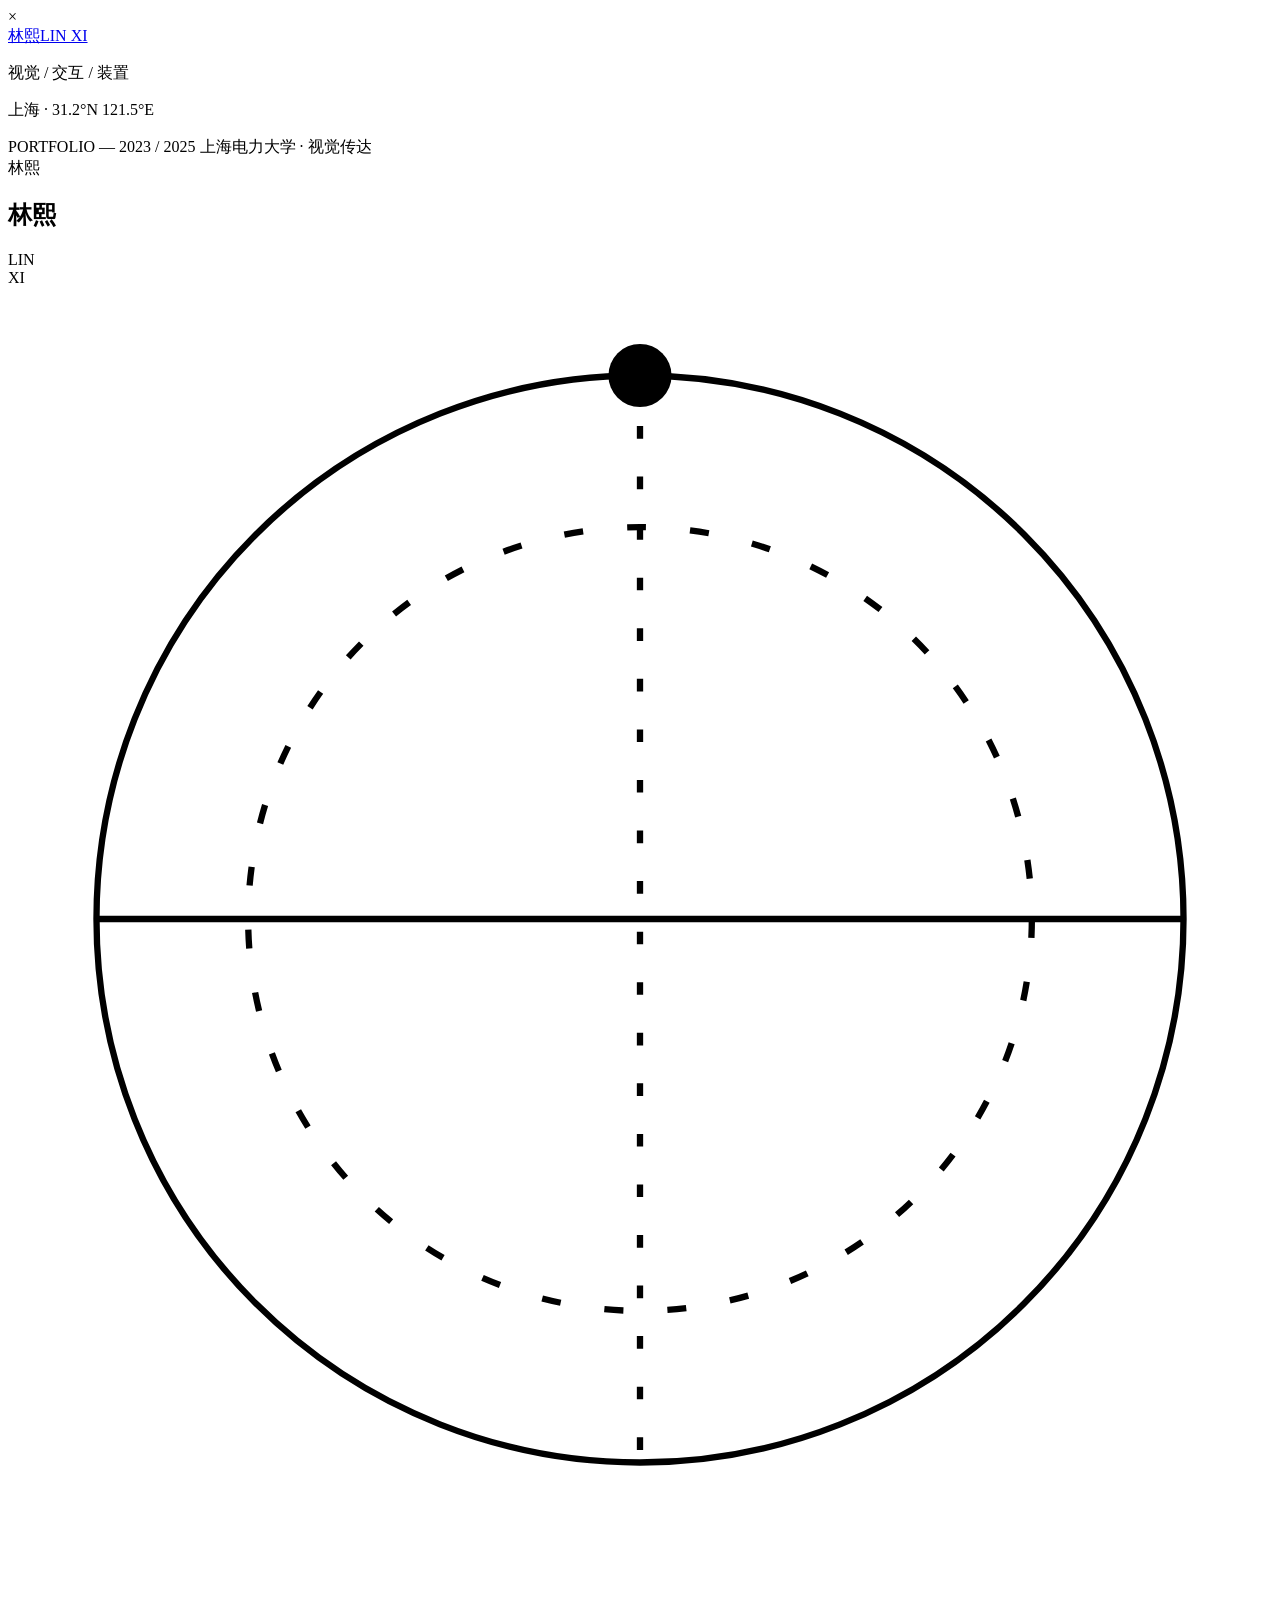
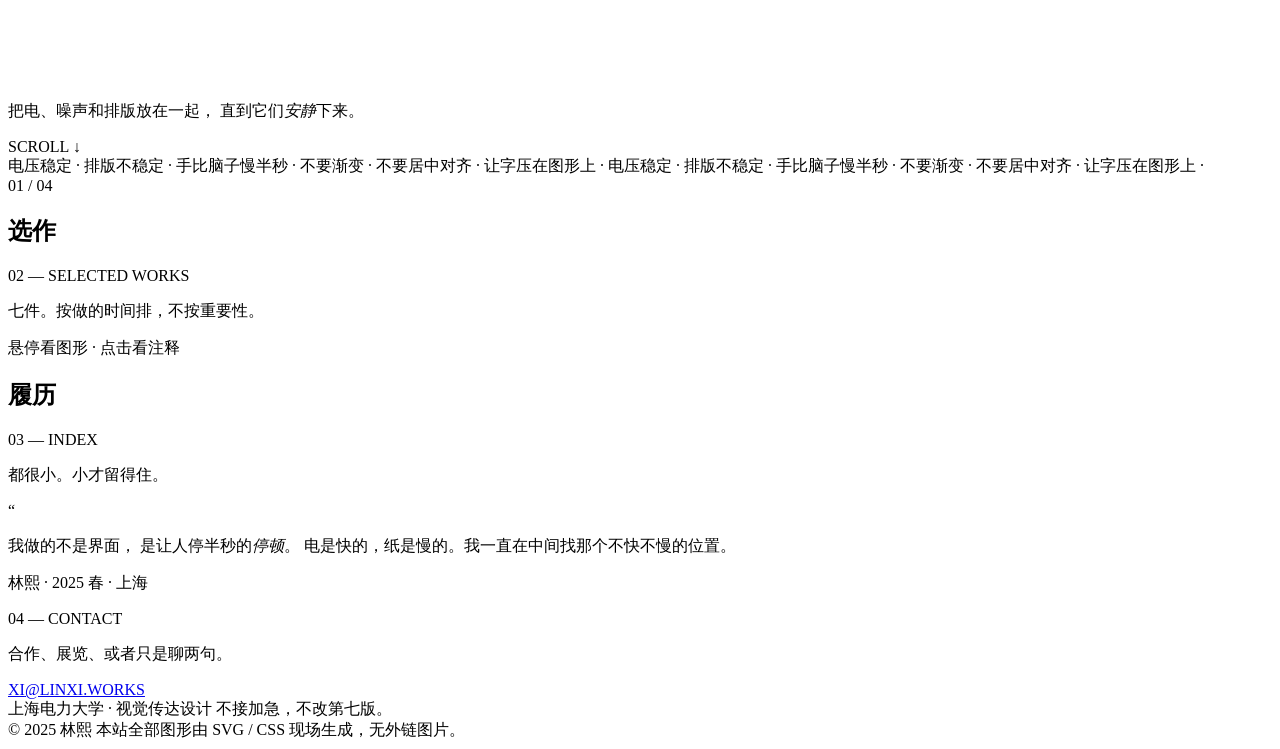
==== index.html @ ff446b92 "Linxi portfolio: typographic art site with SVG-generated works" ====
<!DOCTYPE html>
<html lang="zh-CN">
<head>
<meta charset="UTF-8">
<meta name="viewport" content="width=device-width, initial-scale=1">
<title>林熙 · 视觉 / 交互 / 装置</title>
<meta name="description" content="林熙，视觉与交互设计。把电、噪声和排版放在一起，直到它们安静下来。">
<link rel="stylesheet" href="styles.css">
</head>
<body>
<div class="grain" aria-hidden="true"></div>
<div class="scanlines" aria-hidden="true"></div>
<div class="lens" id="lens" aria-hidden="true"></div>
<div class="cursor" id="cursor" aria-hidden="true"><span>×</span></div>

<header class="bar">
  <a class="mark" href="#top">林熙<span class="mark-dot"></span><span class="mark-latin">LIN XI</span></a>
  <p class="bar-meta">视觉 / 交互 / 装置</p>
  <p class="bar-meta right">上海 · 31.2°N 121.5°E</p>
</header>

<main id="top">

  <!-- ========== HERO ========== -->
  <section class="hero">
    <div class="hero-eyebrow">
      <span>PORTFOLIO — 2023 / 2025</span>
      <span>上海电力大学 · 视觉传达</span>
    </div>

    <div class="hero-stage">
      <span class="hero-ghost" aria-hidden="true">林熙</span>
      <h1 class="hero-name" data-split>林熙</h1>
      <span class="hero-latin" aria-hidden="true">LIN<br>XI</span>
      <svg class="hero-dial" viewBox="0 0 200 200" aria-hidden="true">
        <circle cx="100" cy="100" r="86" fill="none" stroke="currentColor" stroke-width="1"/>
        <circle cx="100" cy="100" r="62" fill="none" stroke="currentColor" stroke-width="1" stroke-dasharray="3 7"/>
        <path d="M14 100h172" stroke="currentColor" stroke-width="1"/>
        <path d="M100 14v172" stroke="currentColor" stroke-width="1" stroke-dasharray="2 6"/>
        <circle cx="100" cy="14" r="5" fill="currentColor"/>
      </svg>
      <svg class="hero-wave" viewBox="0 0 1200 120" preserveAspectRatio="none" aria-hidden="true">
        <path id="wave-a" d="" fill="none" stroke="currentColor" stroke-width="2"/>
        <path id="wave-b" d="" fill="none" stroke="currentColor" stroke-width="1" opacity=".4"/>
      </svg>
    </div>

    <p class="hero-claim">
      <span>把电、噪声和排版放在一起，</span>
      <span>直到它们<em>安静</em>下来。</span>
    </p>

    <div class="hero-foot">
      <span class="mono">SCROLL ↓</span>
      <div class="marquee" aria-hidden="true">
        <div class="marquee-track" id="marquee-track">
          <span>电压稳定 · 排版不稳定 · 手比脑子慢半秒 · 不要渐变 · 不要居中对齐 · 让字压在图形上 · </span>
          <span>电压稳定 · 排版不稳定 · 手比脑子慢半秒 · 不要渐变 · 不要居中对齐 · 让字压在图形上 · </span>
        </div>
      </div>
      <span class="mono">01 / 04</span>
    </div>
  </section>

  <!-- ========== WORKS ========== -->
  <section class="works" id="works">
    <div class="sec-head">
      <h2 class="sec-title" data-split>选作</h2>
      <span class="sec-num mono">02 — SELECTED WORKS</span>
      <p class="sec-note">七件。按做的时间排，不按重要性。</p>
    </div>
    <ol class="work-list" id="work-list"></ol>
    <p class="work-hint mono">悬停看图形 · 点击看注释</p>
  </section>

  <!-- ========== HONORS ========== -->
  <section class="honors" id="honors">
    <div class="sec-head">
      <h2 class="sec-title" data-split>履历</h2>
      <span class="sec-num mono">03 — INDEX</span>
      <p class="sec-note">都很小。小才留得住。</p>
    </div>
    <div class="honor-list" id="honor-list"></div>
  </section>

  <!-- ========== STATEMENT ========== -->
  <section class="statement" id="statement">
    <span class="quote-mark" aria-hidden="true">“</span>
    <p class="statement-body">
      <span class="line">我做的不是界面，</span>
      <span class="line">是让人停半秒的<em>停顿</em>。</span>
      <span class="block" aria-hidden="true"></span>
      <span class="line small">电是快的，纸是慢的。我一直在中间找那个不快不慢的位置。</span>
    </p>
    <p class="statement-sign mono">林熙 · 2025 春 · 上海</p>
  </section>

  <!-- ========== CONTACT ========== -->
  <section class="contact" id="contact">
    <div class="contact-head">
      <span class="mono">04 — CONTACT</span>
      <p>合作、展览、或者只是聊两句。</p>
    </div>
    <a class="contact-mail" href="mailto:xi@linxi.works">XI<wbr>@LINXI.WORKS</a>
    <div class="contact-foot">
      <span>上海电力大学 · 视觉传达设计</span>
      <span>不接加急，不改第七版。</span>
    </div>
  </section>

  <footer class="footer">
    <span>© 2025 林熙</span>
    <span>本站全部图形由 SVG / CSS 现场生成，无外链图片。</span>
  </footer>
</main>

<div class="preview" id="preview" aria-hidden="true"><div class="preview-inner" id="preview-inner"></div></div>

<script src="app.js"></script>
</body>
</html>
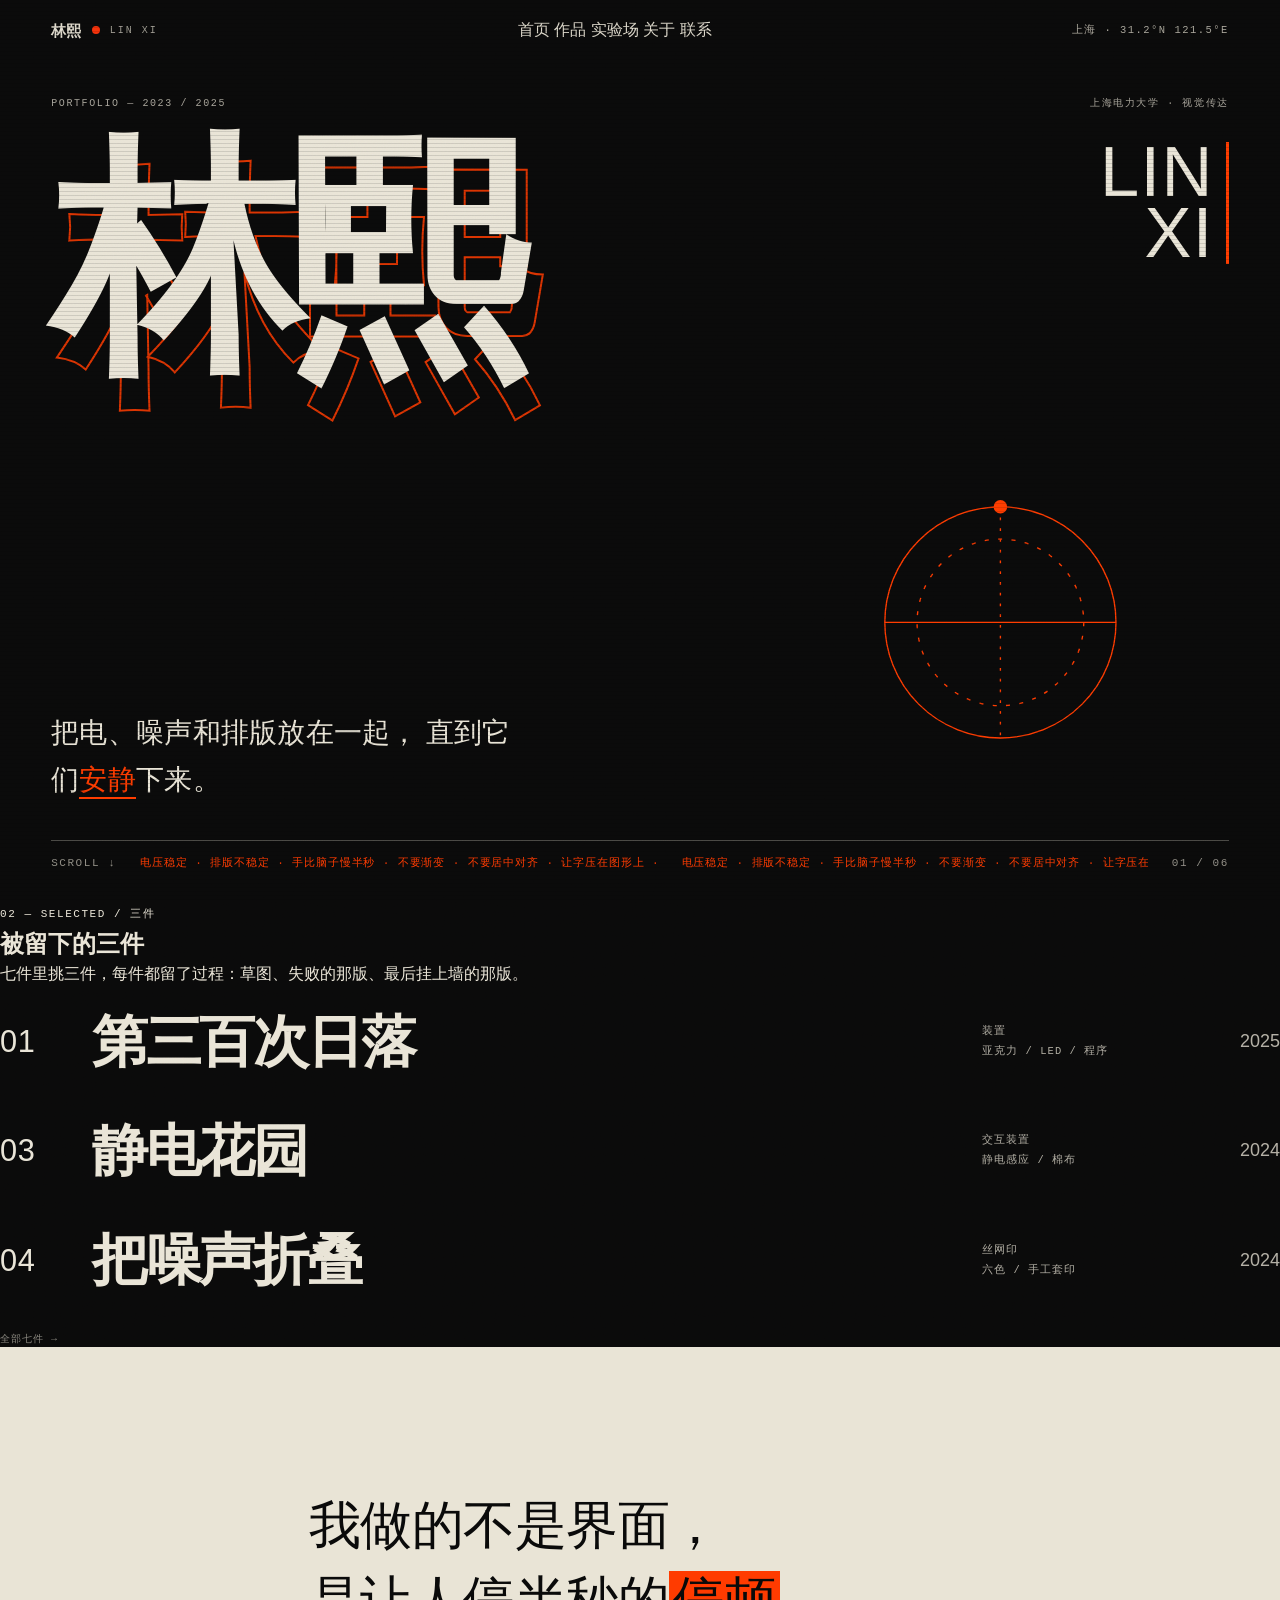
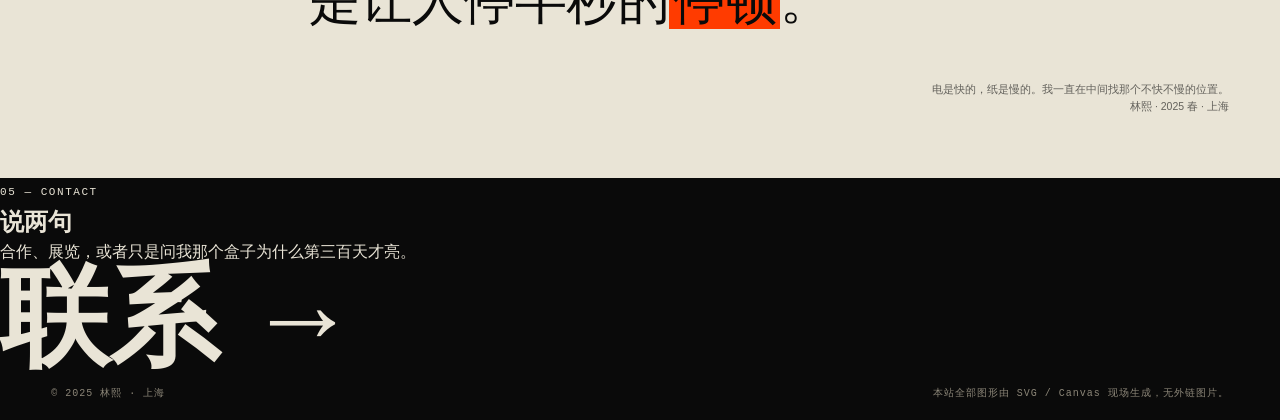
==== commit fd151cdf: "Rework: light paper theme, multi-page routes, playground toys" ====
--- a/index.html
+++ b/index.html
@@ -4,22 +4,28 @@
 <meta charset="UTF-8">
 <meta name="viewport" content="width=device-width, initial-scale=1">
 <title>林熙 · 视觉 / 交互 / 装置</title>
-<meta name="description" content="林熙，视觉与交互设计。把电、噪声和排版放在一起，直到它们安静下来。">
+<meta name="description" content="林熙，上海电力大学。视觉与交互设计。把电、噪声和排版放在一起，直到它们安静下来。">
 <link rel="stylesheet" href="styles.css">
 </head>
-<body>
+<body data-page="home">
 <div class="grain" aria-hidden="true"></div>
 <div class="scanlines" aria-hidden="true"></div>
 <div class="lens" id="lens" aria-hidden="true"></div>
 <div class="cursor" id="cursor" aria-hidden="true"><span>×</span></div>
 
 <header class="bar">
-  <a class="mark" href="#top">林熙<span class="mark-dot"></span><span class="mark-latin">LIN XI</span></a>
-  <p class="bar-meta">视觉 / 交互 / 装置</p>
-  <p class="bar-meta right">上海 · 31.2°N 121.5°E</p>
+  <a class="mark" href="index.html">林熙<span class="mark-dot"></span><span class="mark-latin">LIN XI</span></a>
+  <nav class="nav">
+    <a href="index.html" data-nav="home">首页</a>
+    <a href="works.html" data-nav="works">作品</a>
+    <a href="playground.html" data-nav="play">实验场</a>
+    <a href="about.html" data-nav="about">关于</a>
+    <a href="contact.html" data-nav="contact">联系</a>
+  </nav>
+  <p class="bar-meta">上海 · 31.2°N 121.5°E</p>
 </header>
 
-<main id="top">
+<main>
 
   <!-- ========== HERO ========== -->
   <section class="hero">
@@ -41,7 +47,7 @@
       </svg>
       <svg class="hero-wave" viewBox="0 0 1200 120" preserveAspectRatio="none" aria-hidden="true">
         <path id="wave-a" d="" fill="none" stroke="currentColor" stroke-width="2"/>
-        <path id="wave-b" d="" fill="none" stroke="currentColor" stroke-width="1" opacity=".4"/>
+        <path id="wave-b" d="" fill="none" stroke="currentColor" stroke-width="1" opacity=".35"/>
       </svg>
     </div>
 
@@ -58,63 +64,64 @@
           <span>电压稳定 · 排版不稳定 · 手比脑子慢半秒 · 不要渐变 · 不要居中对齐 · 让字压在图形上 · </span>
         </div>
       </div>
-      <span class="mono">01 / 04</span>
+      <span class="mono">01 / 06</span>
     </div>
   </section>
 
-  <!-- ========== WORKS ========== -->
-  <section class="works" id="works">
-    <div class="sec-head">
-      <h2 class="sec-title" data-split>选作</h2>
-      <span class="sec-num mono">02 — SELECTED WORKS</span>
-      <p class="sec-note">七件。按做的时间排，不按重要性。</p>
+  <!-- ========== FEATURED ========== -->
+  <section class="page">
+    <div class="page-head">
+      <span class="mono">02 — SELECTED / 三件</span>
+      <h2 class="page-title">被留下的三件</h2>
+      <p class="page-lead">七件里挑三件，每件都留了过程：草图、失败的那版、最后挂上墙的那版。</p>
     </div>
-    <ol class="work-list" id="work-list"></ol>
-    <p class="work-hint mono">悬停看图形 · 点击看注释</p>
-  </section>
-
-  <!-- ========== HONORS ========== -->
-  <section class="honors" id="honors">
-    <div class="sec-head">
-      <h2 class="sec-title" data-split>履历</h2>
-      <span class="sec-num mono">03 — INDEX</span>
-      <p class="sec-note">都很小。小才留得住。</p>
-    </div>
-    <div class="honor-list" id="honor-list"></div>
+    <ol class="work-list">
+      <li class="work"><a class="work-row" href="work-sunset.html">
+        <span class="work-no">01</span>
+        <h3 class="work-title">第三百次日落</h3>
+        <span class="work-meta"><i>装置</i><br><i>亚克力 / LED / 程序</i></span>
+        <span class="work-year">2025</span>
+      </a></li>
+      <li class="work"><a class="work-row" href="work-garden.html">
+        <span class="work-no">03</span>
+        <h3 class="work-title">静电花园</h3>
+        <span class="work-meta"><i>交互装置</i><br><i>静电感应 / 棉布</i></span>
+        <span class="work-year">2024</span>
+      </a></li>
+      <li class="work"><a class="work-row" href="work-noise.html">
+        <span class="work-no">04</span>
+        <h3 class="work-title">把噪声折叠</h3>
+        <span class="work-meta"><i>丝网印</i><br><i>六色 / 手工套印</i></span>
+        <span class="work-year">2024</span>
+      </a></li>
+    </ol>
+    <p class="work-hint mono"><a href="works.html">全部七件 →</a></p>
   </section>
 
   <!-- ========== STATEMENT ========== -->
-  <section class="statement" id="statement">
-    <span class="quote-mark" aria-hidden="true">“</span>
+  <section class="statement">
     <p class="statement-body">
-      <span class="line">我做的不是界面，</span>
-      <span class="line">是让人停半秒的<em>停顿</em>。</span>
-      <span class="block" aria-hidden="true"></span>
-      <span class="line small">电是快的，纸是慢的。我一直在中间找那个不快不慢的位置。</span>
+      我做的不是界面，<br>
+      是让人停半秒的<em>停顿</em>。
     </p>
-    <p class="statement-sign mono">林熙 · 2025 春 · 上海</p>
+    <p class="statement-sign">电是快的，纸是慢的。我一直在中间找那个不快不慢的位置。<br>林熙 · 2025 春 · 上海</p>
   </section>
 
   <!-- ========== CONTACT ========== -->
-  <section class="contact" id="contact">
-    <div class="contact-head">
-      <span class="mono">04 — CONTACT</span>
-      <p>合作、展览、或者只是聊两句。</p>
+  <section class="page">
+    <div class="page-head">
+      <span class="mono">05 — CONTACT</span>
+      <h2 class="page-title">说两句</h2>
+      <p class="page-lead">合作、展览，或者只是问我那个盒子为什么第三百天才亮。</p>
     </div>
-    <a class="contact-mail" href="mailto:xi@linxi.works">XI<wbr>@LINXI.WORKS</a>
-    <div class="contact-foot">
-      <span>上海电力大学 · 视觉传达设计</span>
-      <span>不接加急，不改第七版。</span>
-    </div>
+    <a class="contact-mail" href="contact.html">联系 →</a>
   </section>
 
   <footer class="footer">
-    <span>© 2025 林熙</span>
-    <span>本站全部图形由 SVG / CSS 现场生成，无外链图片。</span>
+    <span>© 2025 林熙 · 上海</span>
+    <span>本站全部图形由 SVG / Canvas 现场生成，无外链图片。</span>
   </footer>
 </main>
-
-<div class="preview" id="preview" aria-hidden="true"><div class="preview-inner" id="preview-inner"></div></div>
 
 <script src="app.js"></script>
 </body>
--- a/styles.css
+++ b/styles.css
@@ -0,0 +1,318 @@
+:root{
+  --ink:#0A0A0A;
+  --bone:#E9E4D6;
+  --volt:#FF3B00;
+  --dim:#8C8678;
+  --display:"Noto Sans SC","Source Han Sans SC",sans-serif;
+  --latin:"Bahnschrift Condensed","Bahnschrift","DIN Condensed",Impact,sans-serif;
+  --serif:"Noto Serif SC","Songti SC",serif;
+  --mono:"Cascadia Mono",Consolas,monospace;
+  --pad:clamp(20px,4vw,64px);
+}
+
+*{box-sizing:border-box}
+html{scroll-behavior:smooth}
+body{
+  margin:0;background:var(--ink);color:var(--bone);
+  font-family:var(--display);font-weight:400;font-size:16px;line-height:1.55;
+  -webkit-font-smoothing:antialiased;overflow-x:hidden;
+}
+h1,h2,h3,p,ol,ul{margin:0}
+a{color:inherit;text-decoration:none}
+.mono{font-family:var(--mono);font-size:11px;letter-spacing:.14em;text-transform:uppercase}
+
+.grain{
+  position:fixed;inset:-50%;z-index:40;pointer-events:none;opacity:.3;
+  background-image:url("data:image/svg+xml;utf8,<svg xmlns='http://www.w3.org/2000/svg' width='180' height='180'><filter id='n'><feTurbulence type='fractalNoise' baseFrequency='.9' numOctaves='4'/></filter><rect width='180' height='180' filter='url(%23n)' opacity='.5'/></svg>");
+  animation:grainShift 6s steps(3) infinite;mix-blend-mode:overlay;
+}
+@keyframes grainShift{
+  0%{transform:translate(0,0)}33%{transform:translate(-18px,12px)}66%{transform:translate(14px,-16px)}100%{transform:translate(0,0)}
+}
+.scanlines{
+  position:fixed;inset:0;z-index:39;pointer-events:none;
+  background:repeating-linear-gradient(0deg,rgba(0,0,0,.24) 0 1px,transparent 1px 4px);
+  opacity:.5;mix-blend-mode:multiply;
+}
+.lens{
+  position:fixed;inset:0;z-index:31;pointer-events:none;
+  backdrop-filter:invert(1);
+  -webkit-backdrop-filter:invert(1);
+  clip-path:circle(0px at 50% 50%);
+  transition:clip-path .12s linear;
+}
+.cursor{
+  position:fixed;top:0;left:0;z-index:45;pointer-events:none;
+  width:26px;height:26px;margin:-13px 0 0 -13px;border:1px solid var(--bone);
+  border-radius:50%;display:grid;place-items:center;
+  font-family:var(--mono);font-size:12px;line-height:1;
+  mix-blend-mode:difference;color:var(--bone);
+  transition:width .22s,height .22s,margin .22s,border-color .22s,opacity .3s;
+  opacity:0;
+}
+.cursor.on{opacity:1}
+.cursor.is-hot{width:56px;height:56px;margin:-28px 0 0 -28px;border-color:var(--volt)}
+
+/* ============ top bar ============ */
+.bar{
+  position:fixed;top:0;left:0;right:0;z-index:35;
+  display:flex;justify-content:space-between;align-items:center;gap:20px;
+  padding:18px var(--pad);
+  mix-blend-mode:difference;
+}
+.mark{font-family:var(--display);font-weight:900;font-size:15px;letter-spacing:.02em;display:flex;align-items:center;gap:10px}
+.mark-dot{width:8px;height:8px;background:var(--volt);border-radius:50%;display:inline-block}
+.mark-latin{font-family:var(--mono);font-size:10px;letter-spacing:.2em;font-weight:400;opacity:.7}
+.bar-meta{font-family:var(--mono);font-size:10.5px;letter-spacing:.14em;opacity:.75}
+
+/* ============ HERO ============ */
+.hero{
+  position:relative;min-height:100svh;background:var(--ink);color:var(--bone);
+  padding:96px var(--pad) 28px;display:flex;flex-direction:column;justify-content:space-between;
+  overflow:hidden;
+}
+.hero-eyebrow{display:flex;justify-content:space-between;gap:16px;font-family:var(--mono);font-size:10px;letter-spacing:.16em;opacity:.7}
+.hero-stage{position:relative;margin-top:clamp(18px,5vh,64px);flex:1;min-height:44vh}
+.hero-name{
+  position:relative;z-index:3;
+  font-family:var(--display);font-weight:900;
+  font-size:clamp(108px,19.5vw,268px);
+  line-height:.82;letter-spacing:-.085em;
+  display:flex;gap:.02em;
+}
+.hero-name .ch{display:inline-block;will-change:transform}
+.hero-ghost{
+  position:absolute;top:.06em;left:-.012em;z-index:1;
+  font-family:var(--display);font-weight:900;
+  font-size:clamp(108px,19.5vw,268px);
+  line-height:.82;letter-spacing:-.085em;
+  color:transparent;-webkit-text-stroke:2px var(--volt);
+  opacity:.85;transform:translate(14px,18px);
+  pointer-events:none;
+}
+.hero-latin{
+  position:absolute;right:0;top:-.2em;z-index:2;
+  font-family:var(--latin);font-size:clamp(34px,5.5vw,84px);line-height:.86;
+  letter-spacing:.02em;text-align:right;color:var(--bone);
+  border-right:3px solid var(--volt);padding-right:12px;
+}
+.hero-dial{
+  position:absolute;right:8%;bottom:-14%;width:clamp(150px,21vw,320px);color:var(--volt);
+  animation:spin 34s linear infinite;z-index:0;
+}
+@keyframes spin{to{transform:rotate(360deg)}}
+.hero-wave{
+  position:absolute;left:0;right:0;bottom:6%;height:110px;color:var(--volt);z-index:2;opacity:.9;
+}
+.hero-claim{
+  position:relative;z-index:3;margin-top:clamp(14px,3vh,34px);
+  font-family:var(--serif);font-weight:400;
+  font-size:clamp(17px,2.15vw,30px);line-height:1.7;letter-spacing:.01em;
+  max-width:34ch;
+}
+.hero-claim em{
+  font-style:normal;color:var(--volt);
+  border-bottom:2px solid var(--volt);padding-bottom:2px;white-space:nowrap;
+}
+.hero-foot{
+  display:flex;align-items:center;gap:24px;margin-top:clamp(22px,4vh,46px);
+  border-top:1px solid rgba(233,228,214,.28);padding-top:14px;
+}
+.hero-foot .mono{opacity:.6;white-space:nowrap}
+.marquee{flex:1;overflow:hidden;position:relative}
+.marquee-track{
+  display:flex;width:max-content;
+  font-family:var(--mono);font-size:11px;letter-spacing:.08em;color:var(--volt);
+  animation:scrollX var(--dur,26s) linear infinite;
+}
+.marquee-track span{padding-right:2em;white-space:nowrap}
+@keyframes scrollX{to{transform:translateX(-50%)}}
+
+/* ============ section head ============ */
+.sec-head{
+  position:relative;padding-bottom:34px;border-bottom:1px solid currentColor;
+  margin-bottom:0;
+}
+.sec-title{
+  font-family:var(--display);font-weight:900;
+  font-size:clamp(46px,7.6vw,104px);line-height:.92;letter-spacing:-.05em;
+}
+.sec-num{position:absolute;right:0;top:6px;opacity:.6}
+.sec-note{font-family:var(--mono);font-size:11px;letter-spacing:.08em;opacity:.65;margin-top:14px}
+
+/* ============ WORKS ============ */
+.works{background:var(--bone);color:var(--ink);padding:clamp(64px,9vw,120px) var(--pad) clamp(48px,6vw,80px)}
+.work-list{list-style:none;padding:0;margin:0;border-bottom:1px solid var(--ink)}
+.work{
+  position:relative;border-top:1px solid var(--ink);cursor:pointer;
+  transition:background .25s ease,color .25s ease,padding .25s ease;
+}
+.work-row{
+  display:grid;grid-template-columns:74px 1fr 190px 90px;gap:18px;align-items:center;
+  padding:26px 0;
+}
+.work-no{font-family:var(--latin);font-size:clamp(22px,2.4vw,34px);letter-spacing:.02em}
+.work-title{
+  font-family:var(--display);font-weight:900;
+  font-size:clamp(28px,4.4vw,58px);line-height:1;letter-spacing:-.04em;
+  transition:transform .3s cubic-bezier(.2,.8,.2,1);
+}
+.work-meta{font-family:var(--mono);font-size:10.5px;letter-spacing:.1em;line-height:1.9;opacity:.72}
+.work-meta i{font-style:normal}
+.work-year{font-family:var(--latin);font-size:18px;text-align:right;opacity:.75}
+.work:hover,.work:focus-within{background:var(--volt);color:var(--ink)}
+.work:hover .work-title,.work:focus-within .work-title{transform:translateX(18px)}
+.work:hover .work-meta,.work:hover .work-year,.work:focus-within .work-meta,.work:focus-within .work-year{opacity:1}
+
+.work-more{
+  display:grid;grid-template-rows:0fr;transition:grid-template-rows .38s cubic-bezier(.2,.8,.2,1);
+  background:var(--ink);color:var(--bone);
+}
+.work-more-inner{overflow:hidden}
+.work-more-body{
+  display:grid;grid-template-columns:1.2fr .8fr;gap:34px;
+  padding:28px 0 32px 92px;
+}
+.work-desc{font-family:var(--serif);font-size:15.5px;line-height:1.95;max-width:52ch}
+.work-tags{display:flex;flex-wrap:wrap;gap:8px;align-content:start}
+.work-tags span{
+  font-family:var(--mono);font-size:10px;letter-spacing:.1em;padding:4px 8px;
+  border:1px solid rgba(233,228,214,.4);
+}
+.work.is-open .work-more{grid-template-rows:1fr}
+.work.is-open .work-row{padding-bottom:8px}
+.work-hint{font-size:10px;opacity:.55;margin-top:16px;letter-spacing:.1em}
+
+/* preview follows cursor */
+.preview{
+  position:fixed;top:0;left:0;z-index:34;width:min(28vw,380px);aspect-ratio:4/5;
+  pointer-events:none;opacity:0;transform:translate(-50%,-50%) scale(.94);
+  transition:opacity .28s ease,transform .28s cubic-bezier(.2,.8,.2,1);
+  background:var(--volt);overflow:hidden;
+  box-shadow:0 26px 60px -34px rgba(0,0,0,.8);
+}
+.preview.on{opacity:1;transform:translate(-50%,-50%) scale(1)}
+.preview svg{width:100%;height:100%;display:block}
+.preview-inner{position:absolute;inset:0}
+
+/* ============ HONORS ============ */
+.honors{background:var(--ink);color:var(--bone);padding:clamp(64px,9vw,120px) var(--pad)}
+.honors .sec-title{color:var(--bone)}
+.honor-list{border-bottom:1px solid rgba(233,228,214,.22)}
+.honor{
+  display:grid;grid-template-columns:clamp(120px,17vw,240px) 1fr 120px;gap:22px;align-items:baseline;
+  padding:24px 0;border-top:1px solid rgba(233,228,214,.22);
+  position:relative;overflow:hidden;
+}
+.honor-year{
+  font-family:var(--latin);font-size:clamp(46px,7vw,96px);line-height:.9;letter-spacing:.01em;
+  color:transparent;-webkit-text-stroke:1px var(--bone);transition:color .3s,-webkit-text-stroke-color .3s,transform .3s;
+}
+.honor:hover .honor-year{color:var(--volt);-webkit-text-stroke-color:var(--volt);transform:translateX(6px)}
+.honor-main{font-size:clamp(16px,1.7vw,22px);line-height:1.5;font-weight:500}
+.honor-sub{font-family:var(--mono);font-size:10.5px;letter-spacing:.1em;opacity:.6;margin-top:6px}
+.honor-place{font-family:var(--mono);font-size:11px;letter-spacing:.08em;opacity:.7;text-align:right}
+
+/* ============ STATEMENT ============ */
+.statement{
+  background:var(--bone);color:var(--ink);padding:clamp(72px,11vw,150px) var(--pad);
+  position:relative;overflow:hidden;
+}
+.quote-mark{
+  position:absolute;top:-.1em;left:.02em;
+  font-family:var(--serif);font-size:clamp(200px,34vw,520px);line-height:1;
+  color:transparent;-webkit-text-stroke:1px rgba(10,10,10,.22);pointer-events:none;
+}
+.statement-body{
+  position:relative;z-index:2;max-width:min(920px,88%);
+  font-family:var(--serif);font-size:clamp(26px,4.1vw,58px);line-height:1.42;letter-spacing:-.01em;
+  margin-left:auto;
+}
+.statement-body .line{display:block}
+.statement-body em{font-style:normal;background:var(--volt);color:var(--ink);padding:0 .08em}
+.statement-body .block{
+  display:block;width:clamp(60px,12vw,160px);height:clamp(26px,4vw,56px);
+  background:var(--ink);margin:clamp(14px,2.4vw,30px) 0;
+}
+.statement-body .small{
+  font-family:var(--mono);font-size:clamp(11px,1.1vw,13px);line-height:1.9;letter-spacing:.06em;
+  max-width:44ch;margin-top:22px;
+}
+.statement-sign{position:absolute;right:var(--pad);bottom:clamp(30px,5vw,64px);font-size:10.5px;opacity:.6;text-align:right}
+
+/* ============ CONTACT ============ */
+.contact{
+  background:var(--volt);color:var(--ink);
+  padding:clamp(60px,8vw,110px) var(--pad) clamp(28px,4vw,44px);
+  display:flex;flex-direction:column;gap:clamp(20px,4vw,44px);
+}
+.contact-head{display:flex;justify-content:space-between;align-items:baseline;gap:20px;flex-wrap:wrap}
+.contact-head p{font-family:var(--serif);font-size:clamp(15px,1.6vw,20px)}
+.contact-mail{
+  font-family:var(--latin);font-weight:700;
+  font-size:clamp(38px,8.6vw,132px);line-height:.94;letter-spacing:-.01em;
+  display:inline-block;transition:transform .3s cubic-bezier(.2,.8,.2,1),letter-spacing .3s;
+  word-break:break-word;
+}
+.contact-mail:hover{transform:translateX(14px);letter-spacing:.02em}
+.contact-foot{
+  display:flex;justify-content:space-between;gap:16px;flex-wrap:wrap;
+  border-top:1px solid rgba(10,10,10,.35);padding-top:16px;
+  font-family:var(--mono);font-size:11px;letter-spacing:.06em;
+}
+.footer{
+  display:flex;justify-content:space-between;gap:16px;flex-wrap:wrap;
+  padding:18px var(--pad);background:var(--ink);color:var(--dim);
+  font-family:var(--mono);font-size:10px;letter-spacing:.1em;
+}
+
+/* ============ reveal ============ */
+.rv{opacity:0;transform:translateY(22px);transition:opacity .7s ease,transform .7s cubic-bezier(.2,.8,.2,1)}
+.rv.in{opacity:1;transform:none}
+.rv-line .line{display:block;overflow:hidden}
+.rv-line .line > span{display:block;transform:translateY(110%);transition:transform .8s cubic-bezier(.2,.8,.2,1)}
+
+/* ============ mobile ============ */
+@media (max-width:820px){
+  :root{--pad:20px}
+  .bar{padding:14px 20px}
+  .bar-meta.right{display:none}
+  .hero{min-height:100svh;padding:78px 20px 22px}
+  .hero-eyebrow span:last-child{display:none}
+  .hero-stage{min-height:30vh;margin-top:6vh}
+  .hero-name,.hero-ghost{font-size:clamp(92px,33vw,150px);letter-spacing:-.07em}
+  .hero-latin{font-size:34px;top:auto;bottom:-.6em;right:4px}
+  .hero-dial{width:44vw;right:-6%;bottom:-8%}
+  .hero-wave{height:70px;bottom:2%}
+  .hero-claim{font-size:16px;line-height:1.75;max-width:30ch}
+  .hero-foot{flex-wrap:wrap;gap:12px}
+  .marquee{order:3;width:100%}
+  .sec-head{padding-bottom:20px}
+  .sec-note{margin-top:10px}
+  .work-row{grid-template-columns:44px 1fr;gap:10px;padding:20px 0}
+  .work-meta{grid-column:2;display:flex;gap:12px;font-size:9.5px;opacity:.6}
+  .work-year{display:none}
+  .work-title{font-size:27px;letter-spacing:-.03em}
+  .work:hover .work-title,.work:focus-within .work-title{transform:translateX(8px)}
+  .work-more-body{grid-template-columns:1fr;padding:18px 0 22px 54px;gap:14px}
+  .work-desc{font-size:14px;line-height:1.9}
+  .preview{display:none}
+  .honor{grid-template-columns:110px 1fr;gap:12px;padding:18px 0}
+  .honor-year{font-size:44px}
+  .honor-place{grid-column:2;text-align:left}
+  .statement{padding:72px 20px 120px}
+  .statement-body{max-width:100%;font-size:27px;line-height:1.5}
+  .quote-mark{font-size:180px;left:-.06em}
+  .statement-sign{bottom:40px;right:20px}
+  .contact-mail{font-size:11.5vw}
+  .scanlines{opacity:.35}
+}
+
+@media (prefers-reduced-motion:reduce){
+  html{scroll-behavior:auto}
+  *,*::before,*::after{animation:none!important;transition:none!important}
+  .lens,.cursor{display:none}
+  .rv{opacity:1;transform:none}
+  .rv-line .line > span{transform:none}
+  .hero-wave path{stroke-dasharray:none}
+}
